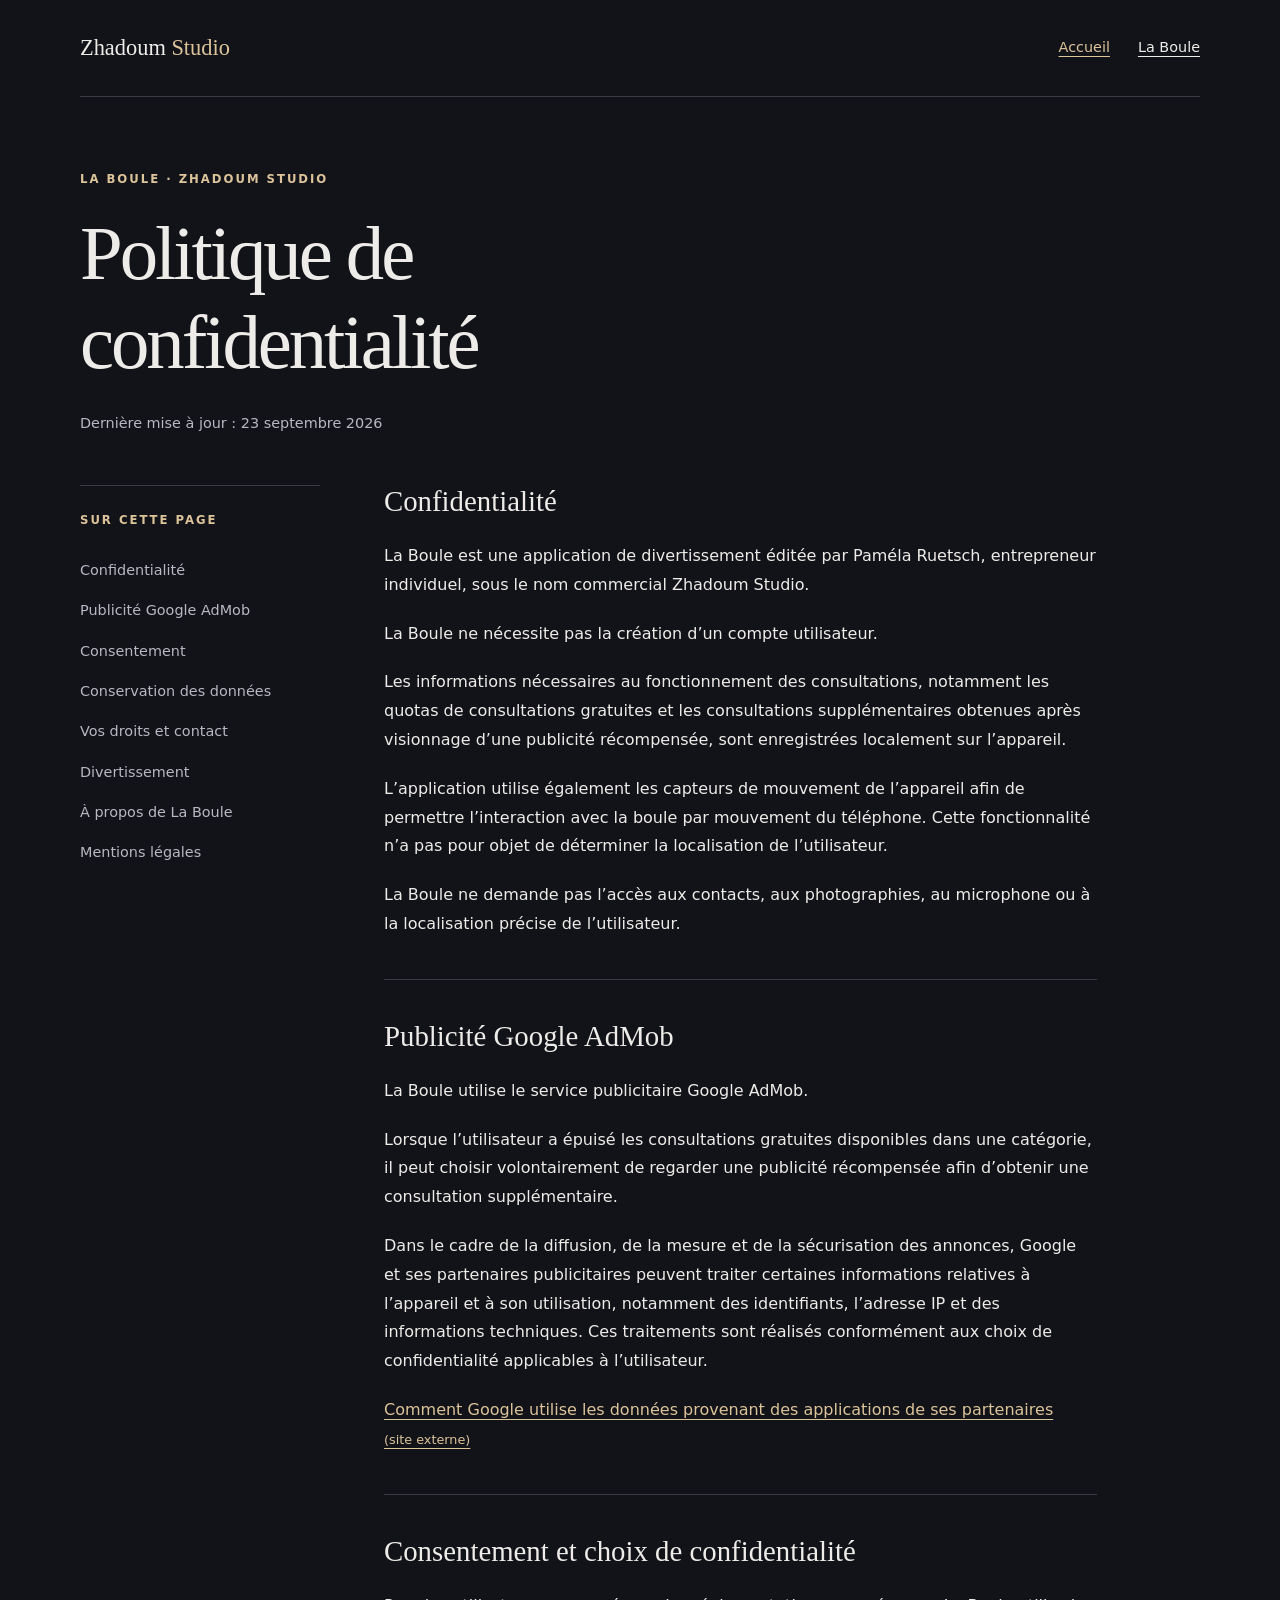
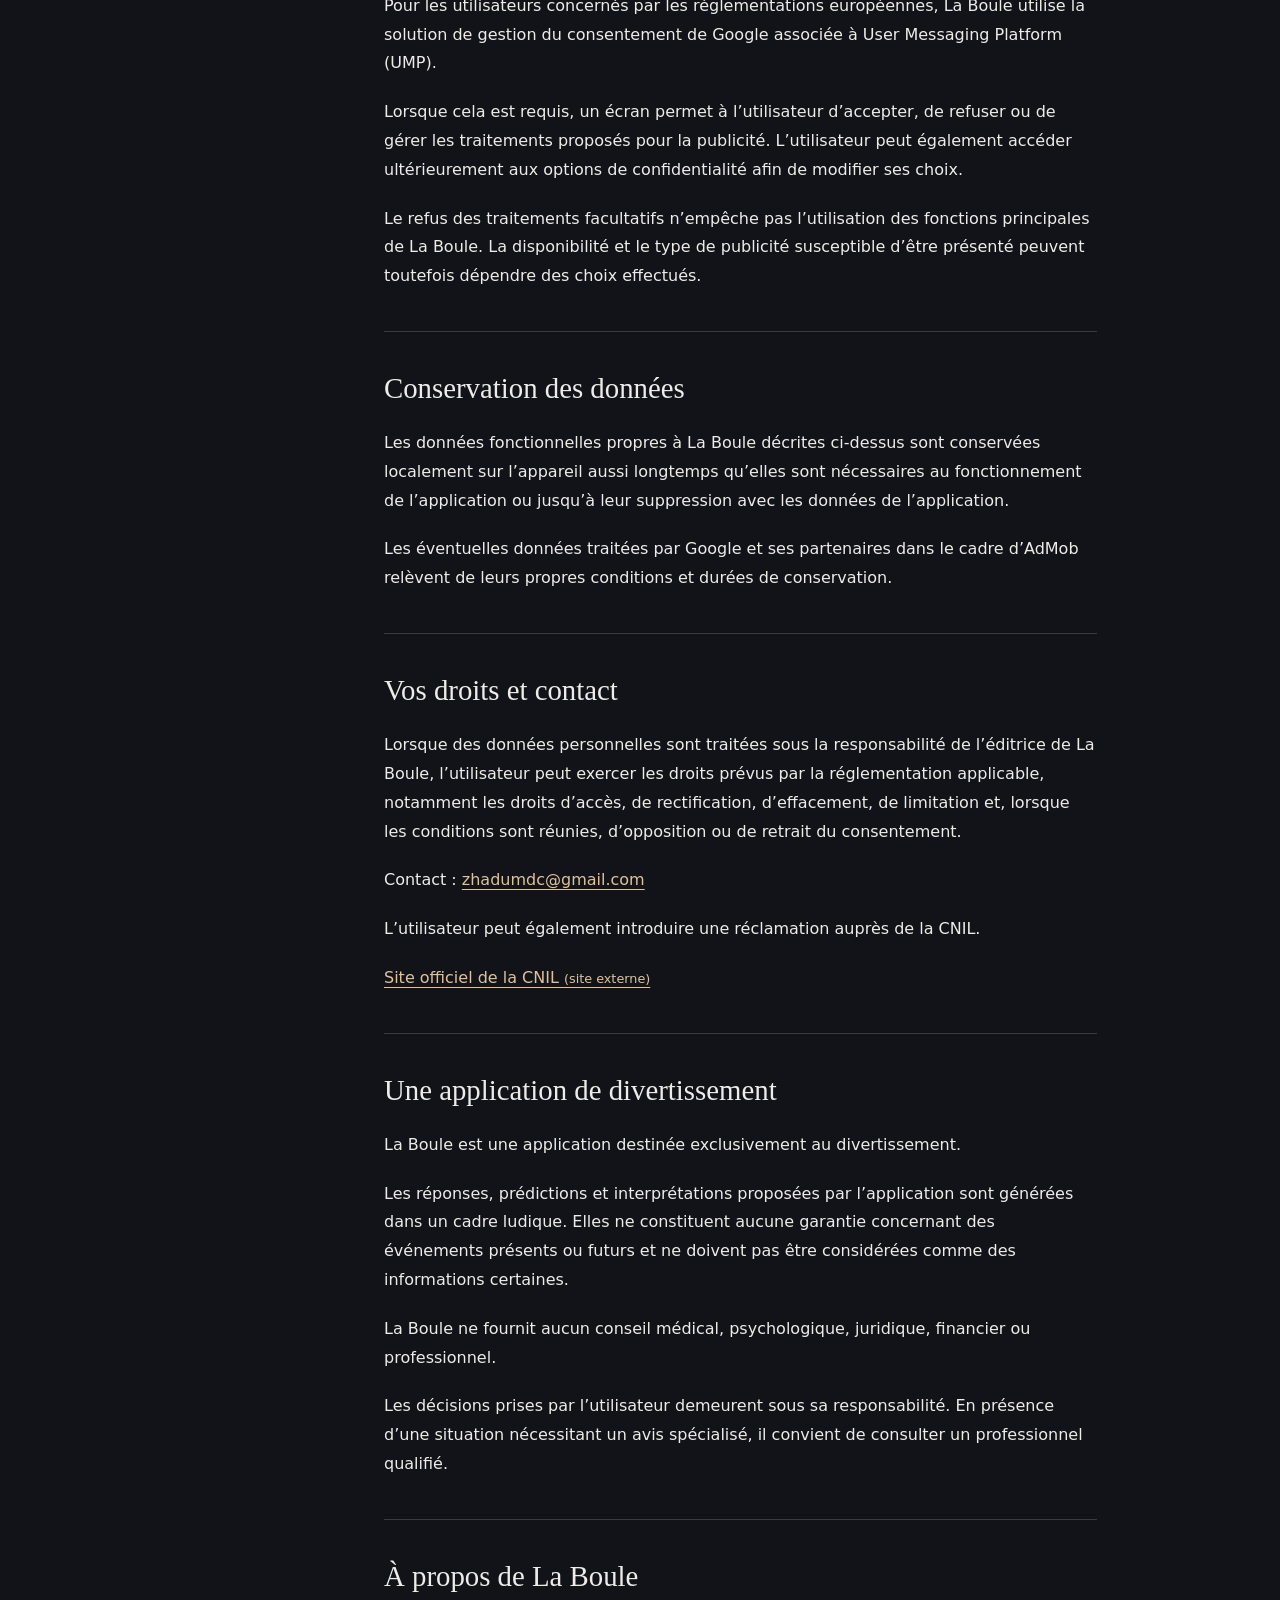
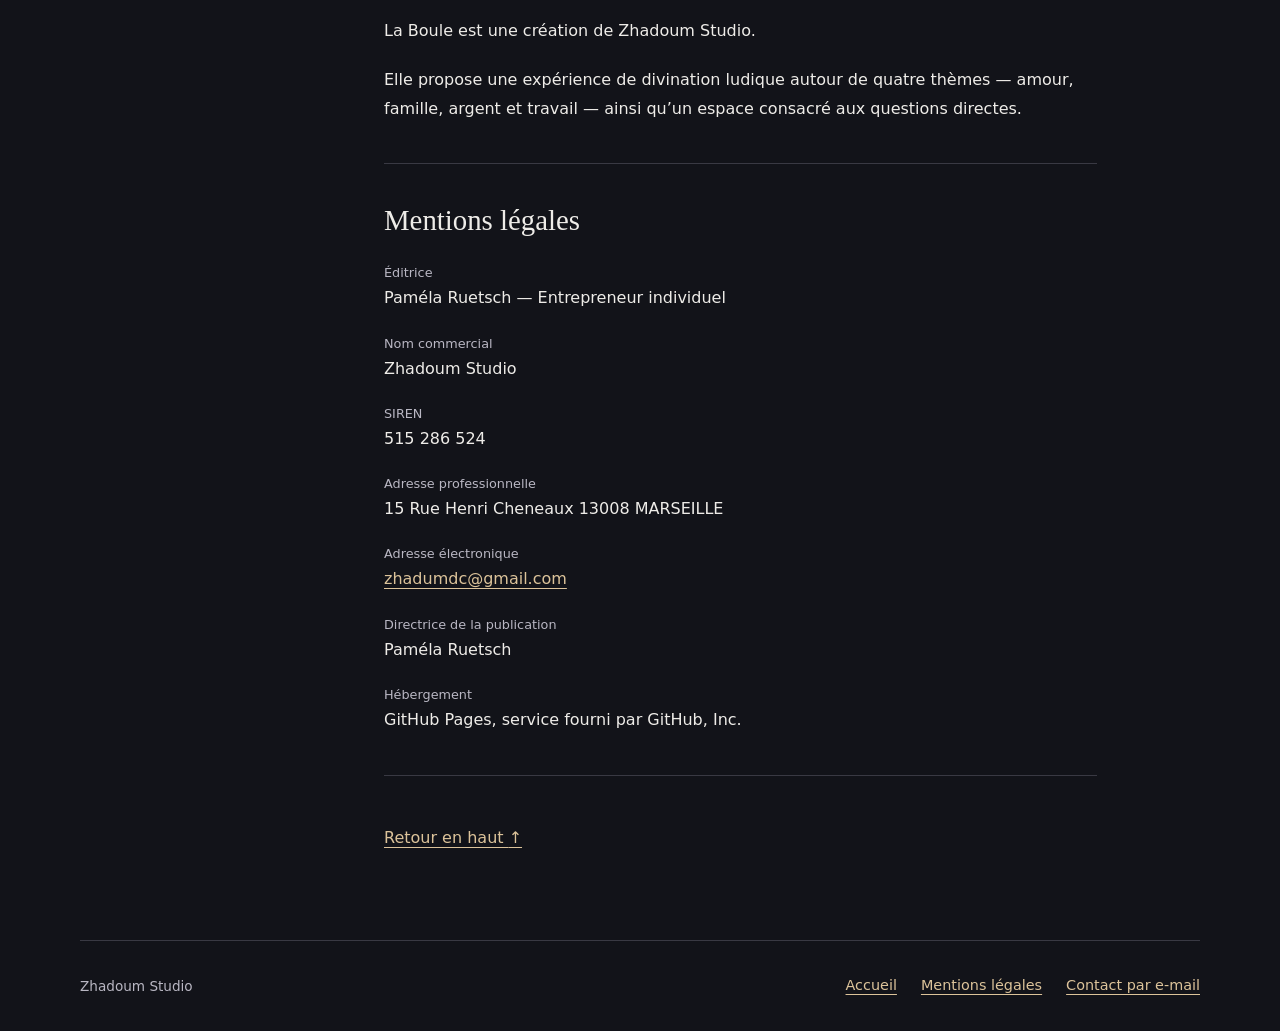
==== la-boule/index.html @ 6d8b947a "Create Zhadoum Studio static website and La Boule privacy page" ====
﻿<!doctype html>
<html lang="fr">
<head>
  <meta charset="utf-8">
  <meta name="viewport" content="width=device-width, initial-scale=1">
  <meta name="description" content="Politique de confidentialité, avertissement et mentions légales de La Boule, une application de divertissement de Zhadoum Studio.">
  <meta name="color-scheme" content="dark">
  <title>La Boule — Politique de confidentialité | Zhadoum Studio</title>
  <link rel="stylesheet" href="../assets/style.css">
</head>
<body>
  <a class="skip-link" href="#contenu">Aller au contenu</a>
  <header class="site-header container">
    <a class="brand" href="../">Zhadoum <span>Studio</span></a>
    <nav aria-label="Navigation principale"><a href="../">Accueil</a><a href="./" aria-current="page">La Boule</a></nav>
  </header>
  <main id="contenu" class="container legal" tabindex="-1">
    <header class="legal-heading">
      <p class="eyebrow">La Boule · Zhadoum Studio</p>
      <h1>Politique de<br>confidentialité</h1>
      <p class="updated">Dernière mise à jour : <time datetime="2026-09-23">23 septembre 2026</time></p>
    </header>
    <div class="legal-layout">
      <nav class="contents" aria-label="Sommaire de la page">
        <p class="eyebrow">Sur cette page</p>
        <a href="#confidentialite">Confidentialité</a>
        <a href="#publicite">Publicité Google AdMob</a>
        <a href="#consentement">Consentement</a>
        <a href="#conservation">Conservation des données</a>
        <a href="#droits">Vos droits et contact</a>
        <a href="#avertissement">Divertissement</a>
        <a href="#application">À propos de La Boule</a>
        <a href="#mentions-legales">Mentions légales</a>
      </nav>
      <div class="legal-copy">
        <section id="confidentialite" aria-labelledby="confidentialite-title">
          <h2 id="confidentialite-title">Confidentialité</h2>
          <p>La Boule est une application de divertissement éditée par Paméla Ruetsch, entrepreneur individuel, sous le nom commercial Zhadoum Studio.</p>
          <p>La Boule ne nécessite pas la création d’un compte utilisateur.</p>
          <p>Les informations nécessaires au fonctionnement des consultations, notamment les quotas de consultations gratuites et les consultations supplémentaires obtenues après visionnage d’une publicité récompensée, sont enregistrées localement sur l’appareil.</p>
          <p>L’application utilise également les capteurs de mouvement de l’appareil afin de permettre l’interaction avec la boule par mouvement du téléphone. Cette fonctionnalité n’a pas pour objet de déterminer la localisation de l’utilisateur.</p>
          <p>La Boule ne demande pas l’accès aux contacts, aux photographies, au microphone ou à la localisation précise de l’utilisateur.</p>
        </section>
        <section id="publicite" aria-labelledby="publicite-title">
          <h2 id="publicite-title">Publicité Google AdMob</h2>
          <p>La Boule utilise le service publicitaire Google AdMob.</p>
          <p>Lorsque l’utilisateur a épuisé les consultations gratuites disponibles dans une catégorie, il peut choisir volontairement de regarder une publicité récompensée afin d’obtenir une consultation supplémentaire.</p>
          <p>Dans le cadre de la diffusion, de la mesure et de la sécurisation des annonces, Google et ses partenaires publicitaires peuvent traiter certaines informations relatives à l’appareil et à son utilisation, notamment des identifiants, l’adresse IP et des informations techniques. Ces traitements sont réalisés conformément aux choix de confidentialité applicables à l’utilisateur.</p>
          <p><a href="https://policies.google.com/technologies/partner-sites?hl=fr" rel="external noreferrer">Comment Google utilise les données provenant des applications de ses partenaires <span class="external">(site externe)</span></a></p>
        </section>
        <section id="consentement" aria-labelledby="consentement-title">
          <h2 id="consentement-title">Consentement et choix de confidentialité</h2>
          <p>Pour les utilisateurs concernés par les réglementations européennes, La Boule utilise la solution de gestion du consentement de Google associée à User Messaging Platform (UMP).</p>
          <p>Lorsque cela est requis, un écran permet à l’utilisateur d’accepter, de refuser ou de gérer les traitements proposés pour la publicité. L’utilisateur peut également accéder ultérieurement aux options de confidentialité afin de modifier ses choix.</p>
          <p>Le refus des traitements facultatifs n’empêche pas l’utilisation des fonctions principales de La Boule. La disponibilité et le type de publicité susceptible d’être présenté peuvent toutefois dépendre des choix effectués.</p>
        </section>
        <section id="conservation" aria-labelledby="conservation-title">
          <h2 id="conservation-title">Conservation des données</h2>
          <p>Les données fonctionnelles propres à La Boule décrites ci-dessus sont conservées localement sur l’appareil aussi longtemps qu’elles sont nécessaires au fonctionnement de l’application ou jusqu’à leur suppression avec les données de l’application.</p>
          <p>Les éventuelles données traitées par Google et ses partenaires dans le cadre d’AdMob relèvent de leurs propres conditions et durées de conservation.</p>
        </section>
        <section id="droits" aria-labelledby="droits-title">
          <h2 id="droits-title">Vos droits et contact</h2>
          <p>Lorsque des données personnelles sont traitées sous la responsabilité de l’éditrice de La Boule, l’utilisateur peut exercer les droits prévus par la réglementation applicable, notamment les droits d’accès, de rectification, d’effacement, de limitation et, lorsque les conditions sont réunies, d’opposition ou de retrait du consentement.</p>
          <p>Contact : <a href="mailto:zhadumdc@gmail.com">zhadumdc@gmail.com</a></p>
          <p>L’utilisateur peut également introduire une réclamation auprès de la CNIL.</p>
          <p><a href="https://www.cnil.fr/" rel="external noreferrer">Site officiel de la CNIL <span class="external">(site externe)</span></a></p>
        </section>
        <section id="avertissement" aria-labelledby="avertissement-title">
          <h2 id="avertissement-title">Une application de divertissement</h2>
          <p>La Boule est une application destinée exclusivement au divertissement.</p>
          <p>Les réponses, prédictions et interprétations proposées par l’application sont générées dans un cadre ludique. Elles ne constituent aucune garantie concernant des événements présents ou futurs et ne doivent pas être considérées comme des informations certaines.</p>
          <p>La Boule ne fournit aucun conseil médical, psychologique, juridique, financier ou professionnel.</p>
          <p>Les décisions prises par l’utilisateur demeurent sous sa responsabilité. En présence d’une situation nécessitant un avis spécialisé, il convient de consulter un professionnel qualifié.</p>
        </section>
        <section id="application" aria-labelledby="application-title">
          <h2 id="application-title">À propos de La Boule</h2>
          <p>La Boule est une création de Zhadoum Studio.</p>
          <p>Elle propose une expérience de divination ludique autour de quatre thèmes — amour, famille, argent et travail — ainsi qu’un espace consacré aux questions directes.</p>
        </section>
        <section id="mentions-legales" aria-labelledby="mentions-title">
          <h2 id="mentions-title">Mentions légales</h2>
          <dl>
            <dt>Éditrice</dt><dd>Paméla Ruetsch — Entrepreneur individuel</dd>
            <dt>Nom commercial</dt><dd>Zhadoum Studio</dd>
            <dt>SIREN</dt><dd>515 286 524</dd>
            <dt>Adresse professionnelle</dt><dd>15 Rue Henri Cheneaux 13008 MARSEILLE</dd>
            <dt>Adresse électronique</dt><dd><a href="mailto:zhadumdc@gmail.com">zhadumdc@gmail.com</a></dd>
            <dt>Directrice de la publication</dt><dd>Paméla Ruetsch</dd>
            <dt>Hébergement</dt><dd>GitHub Pages, service fourni par GitHub, Inc.</dd>
          </dl>
        </section>
        <a class="back-top" href="#contenu">Retour en haut <span aria-hidden="true">↑</span></a>
      </div>
    </div>
  </main>
  <footer class="site-footer container">
    <span>Zhadoum Studio</span>
    <nav aria-label="Liens de pied de page"><a href="../">Accueil</a><a href="#mentions-legales">Mentions légales</a><a href="mailto:zhadumdc@gmail.com">Contact par e-mail</a></nav>
  </footer>
</body>
</html>
---- assets/style.css ----
﻿:root{color-scheme:dark;--bg:#121319;--surface:#1b1c25;--text:#eeece8;--muted:#b9b7c3;--accent:#dcc39a;--line:#393943;font-family:system-ui,-apple-system,BlinkMacSystemFont,"Segoe UI",sans-serif;font-synthesis:none}
*{box-sizing:border-box}html{scroll-padding-top:2rem}body{margin:0;background:var(--bg);color:var(--text);font-size:1rem;line-height:1.8}a{color:var(--accent);text-underline-offset:.25em;text-decoration-thickness:1px}a:hover{color:#fff}a:focus-visible{outline:2px solid var(--accent);outline-offset:5px;border-radius:2px}p{margin:0 0 1.25rem}h1,h2{font-family:Georgia,"Times New Roman",serif;font-weight:400;line-height:1.15;text-wrap:balance}h1{font-size:clamp(2.65rem,6vw,5rem);letter-spacing:-.04em;margin:0 0 1.5rem}h2{font-size:2rem;margin:0 0 1.5rem}em{font-weight:400;color:var(--accent)}.container{width:min(1120px,calc(100% - 64px));margin-inline:auto}.site-header{display:flex;justify-content:space-between;align-items:center;gap:1rem;padding-block:1.75rem;border-bottom:1px solid var(--line)}.brand{color:var(--text);text-decoration:none;font-family:Georgia,"Times New Roman",serif;font-size:1.4rem}.brand span{color:var(--accent)}nav{display:flex;gap:1.75rem}nav a{font-size:.9rem}nav a[aria-current=page]{color:var(--text)}.skip-link{position:absolute;top:-100px;left:1rem;z-index:10;padding:.75rem 1rem;background:var(--text);color:var(--bg)}.skip-link:focus{top:1rem;color:var(--bg)}.eyebrow{font-size:.73rem;letter-spacing:.17em;text-transform:uppercase;color:var(--accent);font-weight:600;margin-bottom:1.25rem}.home{padding-block:5.5rem 6rem}.intro{margin-bottom:3.75rem}.lead{color:var(--muted);font-size:1.125rem;max-width:42rem}.app-card{display:grid;grid-template-columns:230px 1fr;gap:3.5rem;align-items:center;padding:3rem;background:var(--surface);border:1px solid var(--line);border-radius:8px}.app-copy{max-width:38rem}.app-copy h2{font-size:2.7rem}.app-copy p:not(.eyebrow){color:var(--muted)}.orb{width:180px;aspect-ratio:1;border:1px solid #81748d;border-radius:50%;justify-self:center;background:radial-gradient(circle at 35% 28%,#8e819b 0,#51475f 23%,#2b283b 52%,#171720 76%);box-shadow:0 0 55px #ab8fb112,inset -12px -10px 25px #07080d}.button-link{display:inline-flex;align-items:center;gap:1rem;padding:.6rem 0;font-size:.95rem}.site-footer{border-top:1px solid var(--line);display:flex;align-items:center;justify-content:space-between;gap:1.5rem;padding-block:2rem;color:var(--muted);font-size:.85rem}.site-footer nav{flex-wrap:wrap;gap:.6rem 1.5rem}.legal{padding-block:4.5rem 5rem}.legal-heading{padding-bottom:3rem}.updated{font-size:.9rem;color:var(--muted);margin-bottom:0}.legal-layout{display:grid;grid-template-columns:240px minmax(0,1fr);gap:4rem;align-items:start}.contents{position:sticky;top:2rem;flex-direction:column;gap:0;border-top:1px solid var(--line);padding-top:1.5rem}.contents a{display:block;padding:.45rem 0;color:var(--muted);text-decoration:none}.contents a:hover{color:var(--accent);text-decoration:underline}.legal-copy{max-width:70ch;overflow-wrap:anywhere}.legal-copy section{scroll-margin-top:2rem;padding:0 0 2.5rem;margin-bottom:2.5rem;border-bottom:1px solid var(--line)}.legal-copy section p:last-child{margin-bottom:0}.legal-copy h2{font-size:1.8rem}.external{font-size:.8em;white-space:nowrap}.legal-copy dl{margin:0}.legal-copy dt{font-size:.8rem;color:var(--muted);margin-top:1.15rem}.legal-copy dd{margin:0}.back-top{display:inline-block;padding:.5rem 0}
@media(max-width:800px){.legal-layout{grid-template-columns:1fr;gap:2.5rem}.contents{position:static;display:grid;grid-template-columns:1fr 1fr;gap:0 1.5rem;padding-bottom:1.5rem;border-bottom:1px solid var(--line)}.contents .eyebrow{grid-column:1/-1;margin-bottom:.5rem}.legal-copy{max-width:none}.app-card{grid-template-columns:140px 1fr;gap:2rem;padding:2rem}.orb{width:130px}.site-footer{align-items:flex-start;flex-direction:column}}
@media(max-width:520px){.container{width:calc(100% - 40px)}.site-header{padding-block:1.25rem;flex-wrap:wrap}.site-header nav{gap:1.25rem}.brand{font-size:1.25rem}.home{padding-block:3.5rem}.intro{margin-bottom:2.5rem}.desktop-break{display:none}.app-card{grid-template-columns:1fr;padding:1.75rem;gap:1.5rem}.orb{width:100px;justify-self:start}.app-copy h2{font-size:2.25rem}.legal{padding-block:3rem}.legal-heading{padding-bottom:2rem}.contents{grid-template-columns:1fr}.legal-copy h2{font-size:1.65rem}.legal-copy section{padding-bottom:2rem;margin-bottom:2rem}.button-link{align-items:flex-start}.site-footer nav{gap:.75rem 1.25rem}}
@media print{:root{color-scheme:light;--bg:#fff;--text:#111;--muted:#444;--accent:#222;--line:#ccc}body{font-size:11pt}.container{width:100%}.site-header,.site-footer,.contents,.back-top,.skip-link,.orb{display:none}.legal{padding:0}.legal-heading{padding-bottom:1rem}h1{font-size:30pt}.legal-layout{display:block}.legal-copy{max-width:none}.legal-copy section{margin-bottom:1rem;padding-bottom:1rem}h2{break-after:avoid}p,dd{orphans:3;widows:3}a{color:#111}.app-card{display:block;background:#fff}}
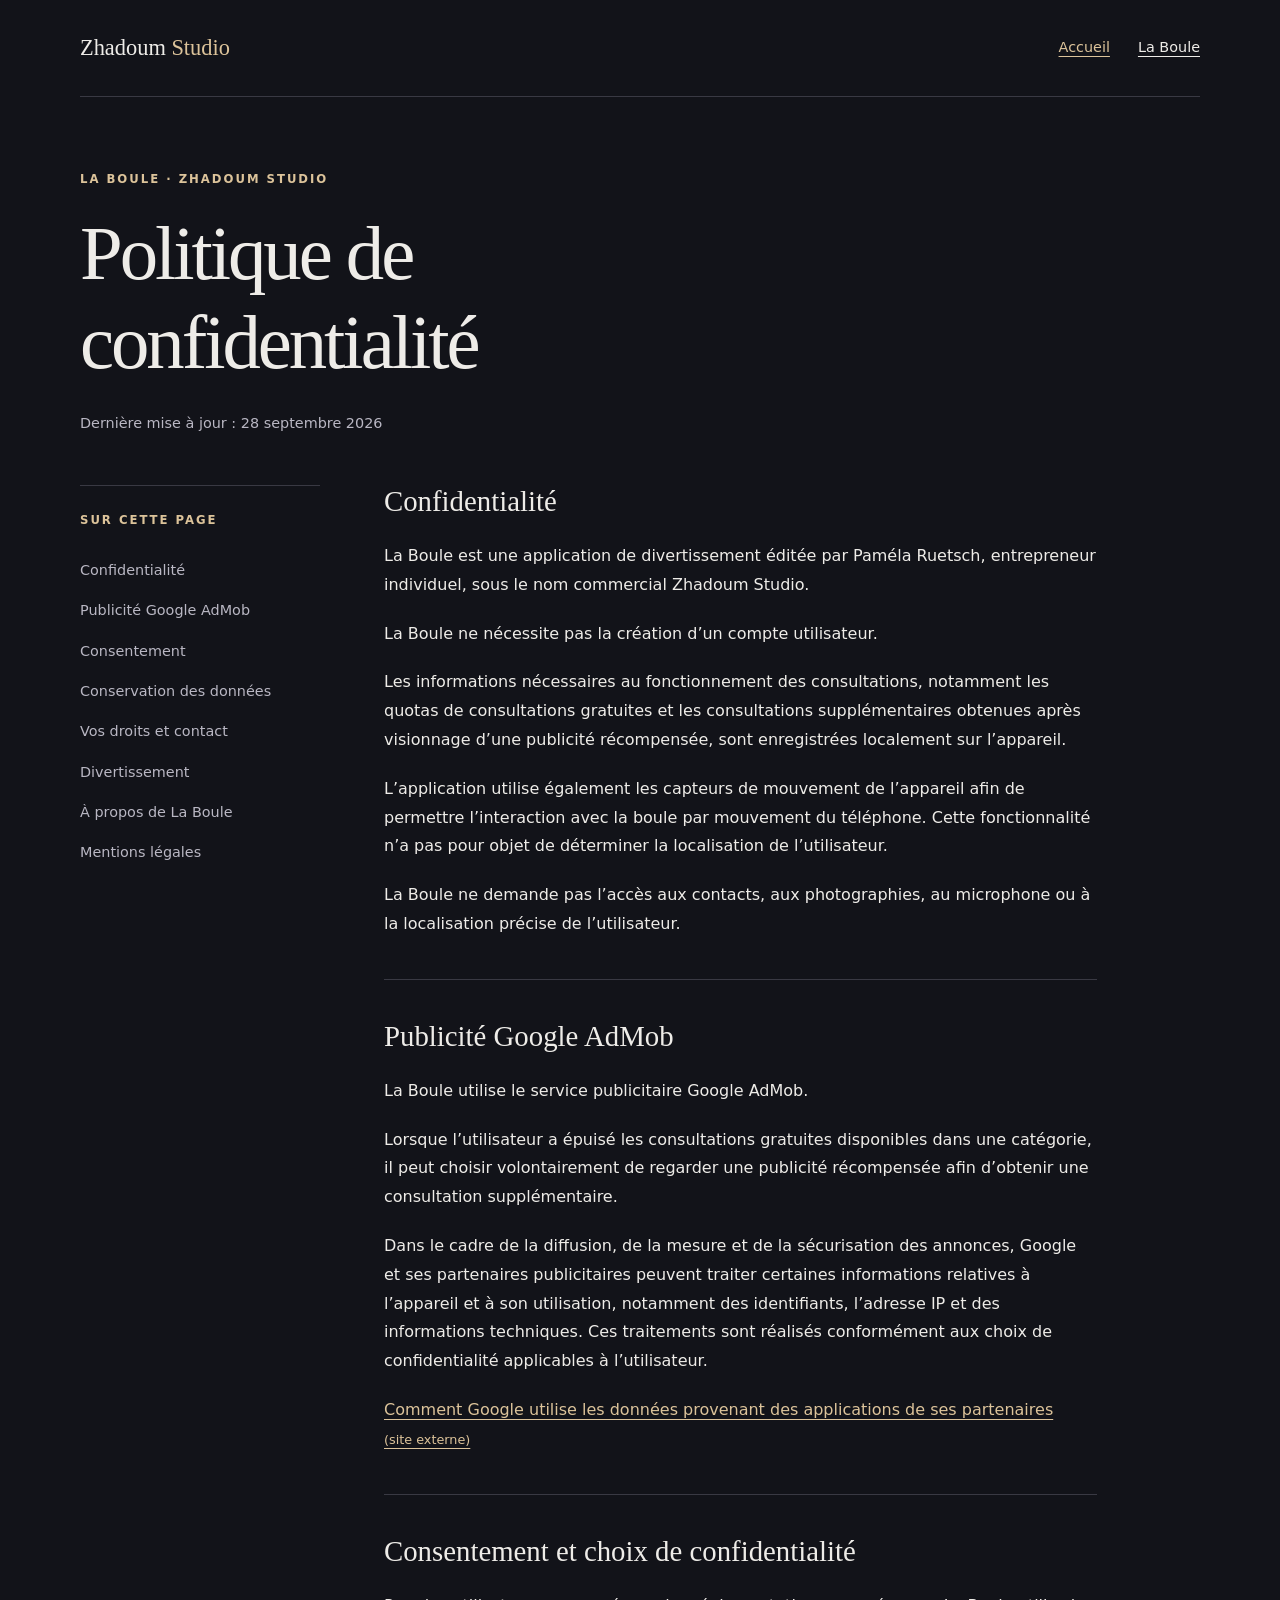
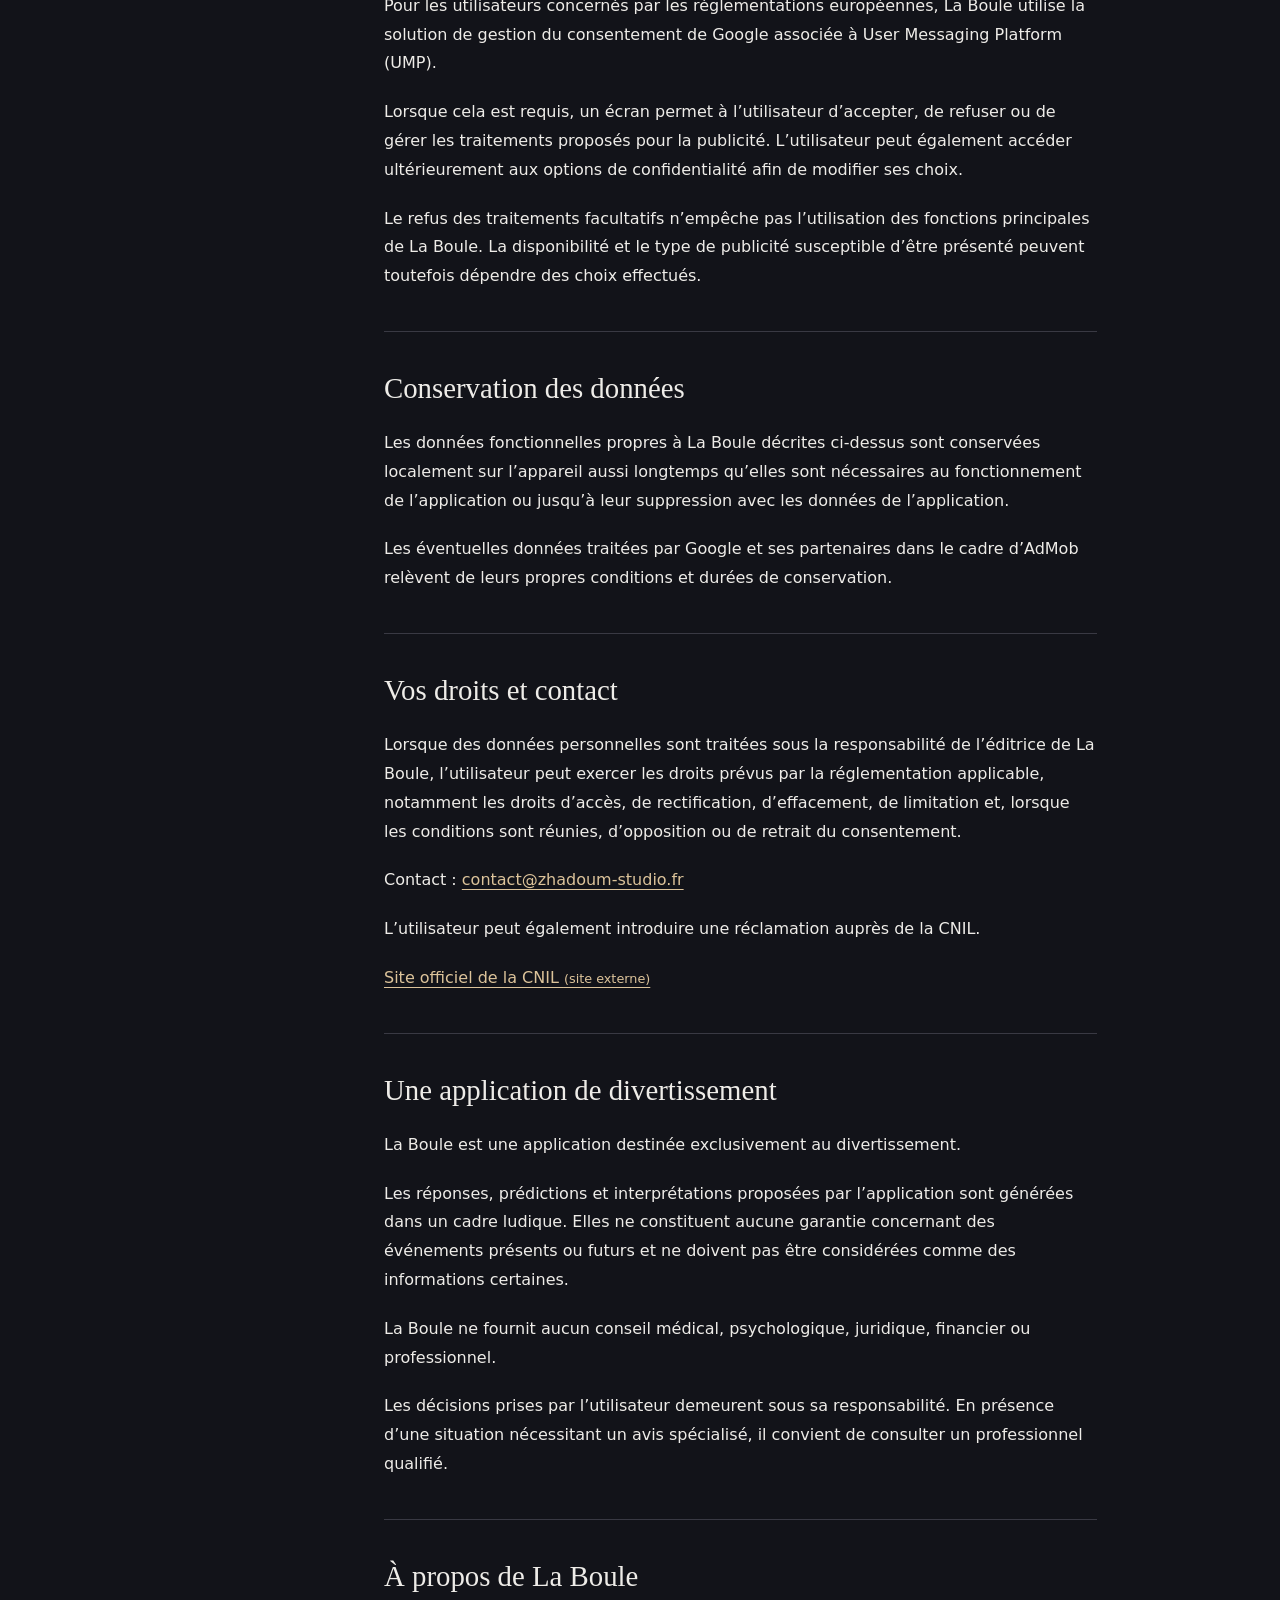
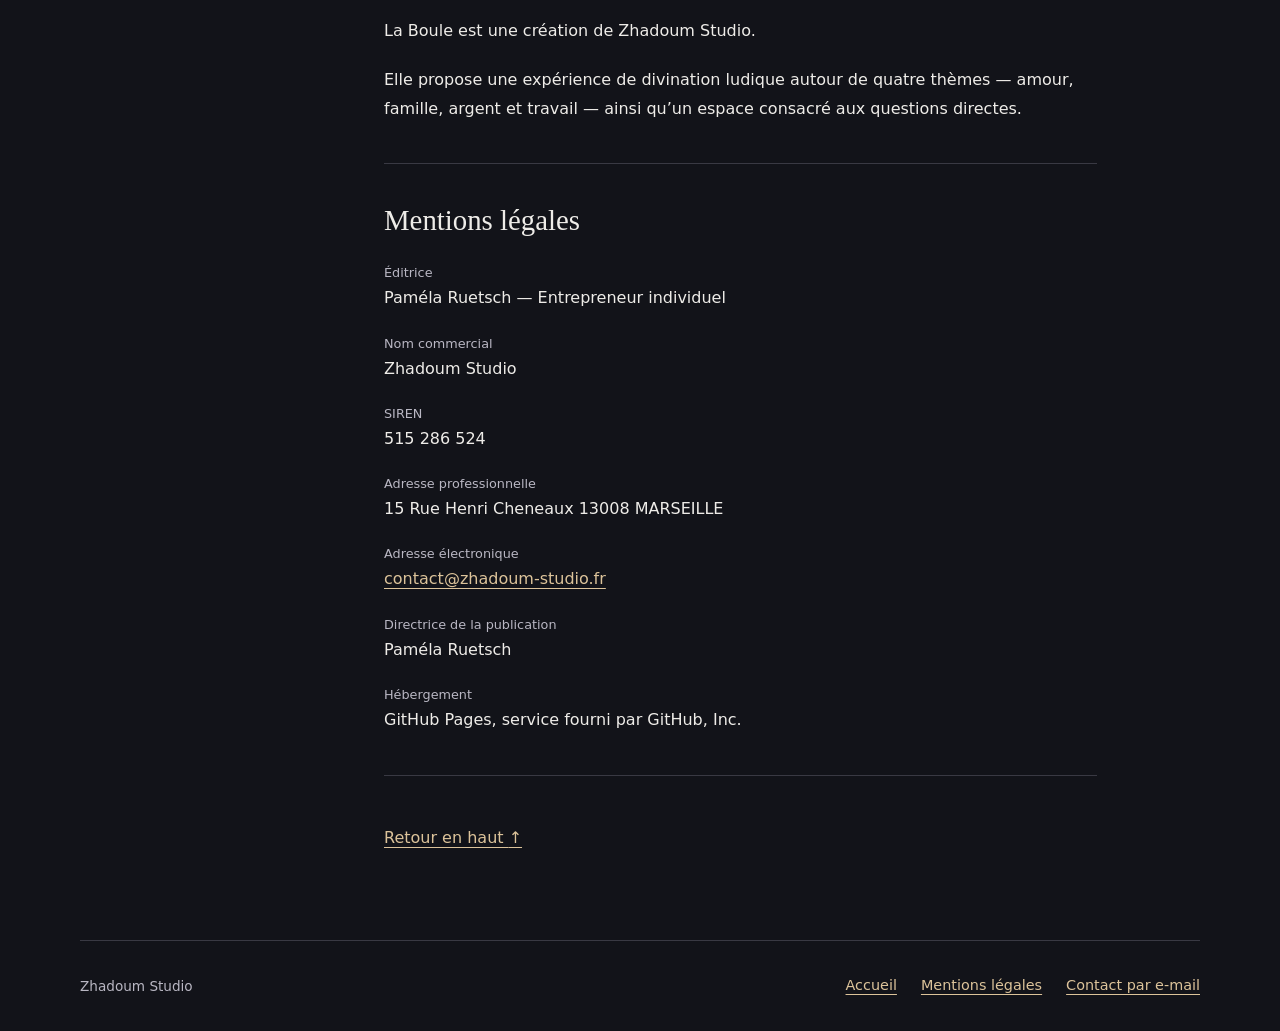
==== commit d5c39f09: "Configure zhadoum-studio.fr and update contact details" ====
--- a/la-boule/index.html
+++ b/la-boule/index.html
@@ -18,7 +18,7 @@
     <header class="legal-heading">
       <p class="eyebrow">La Boule · Zhadoum Studio</p>
       <h1>Politique de<br>confidentialité</h1>
-      <p class="updated">Dernière mise à jour : <time datetime="2026-09-23">23 septembre 2026</time></p>
+      <p class="updated">Dernière mise à jour : <time datetime="2026-09-28">28 septembre 2026</time></p>
     </header>
     <div class="legal-layout">
       <nav class="contents" aria-label="Sommaire de la page">
@@ -62,7 +62,7 @@
         <section id="droits" aria-labelledby="droits-title">
           <h2 id="droits-title">Vos droits et contact</h2>
           <p>Lorsque des données personnelles sont traitées sous la responsabilité de l’éditrice de La Boule, l’utilisateur peut exercer les droits prévus par la réglementation applicable, notamment les droits d’accès, de rectification, d’effacement, de limitation et, lorsque les conditions sont réunies, d’opposition ou de retrait du consentement.</p>
-          <p>Contact : <a href="mailto:zhadumdc@gmail.com">zhadumdc@gmail.com</a></p>
+          <p>Contact : <a href="mailto:contact@zhadoum-studio.fr">contact@zhadoum-studio.fr</a></p>
           <p>L’utilisateur peut également introduire une réclamation auprès de la CNIL.</p>
           <p><a href="https://www.cnil.fr/" rel="external noreferrer">Site officiel de la CNIL <span class="external">(site externe)</span></a></p>
         </section>
@@ -85,7 +85,7 @@
             <dt>Nom commercial</dt><dd>Zhadoum Studio</dd>
             <dt>SIREN</dt><dd>515 286 524</dd>
             <dt>Adresse professionnelle</dt><dd>15 Rue Henri Cheneaux 13008 MARSEILLE</dd>
-            <dt>Adresse électronique</dt><dd><a href="mailto:zhadumdc@gmail.com">zhadumdc@gmail.com</a></dd>
+            <dt>Adresse électronique</dt><dd><a href="mailto:contact@zhadoum-studio.fr">contact@zhadoum-studio.fr</a></dd>
             <dt>Directrice de la publication</dt><dd>Paméla Ruetsch</dd>
             <dt>Hébergement</dt><dd>GitHub Pages, service fourni par GitHub, Inc.</dd>
           </dl>
@@ -96,7 +96,7 @@
   </main>
   <footer class="site-footer container">
     <span>Zhadoum Studio</span>
-    <nav aria-label="Liens de pied de page"><a href="../">Accueil</a><a href="#mentions-legales">Mentions légales</a><a href="mailto:zhadumdc@gmail.com">Contact par e-mail</a></nav>
+    <nav aria-label="Liens de pied de page"><a href="../">Accueil</a><a href="#mentions-legales">Mentions légales</a><a href="mailto:contact@zhadoum-studio.fr">Contact par e-mail</a></nav>
   </footer>
 </body>
 </html>
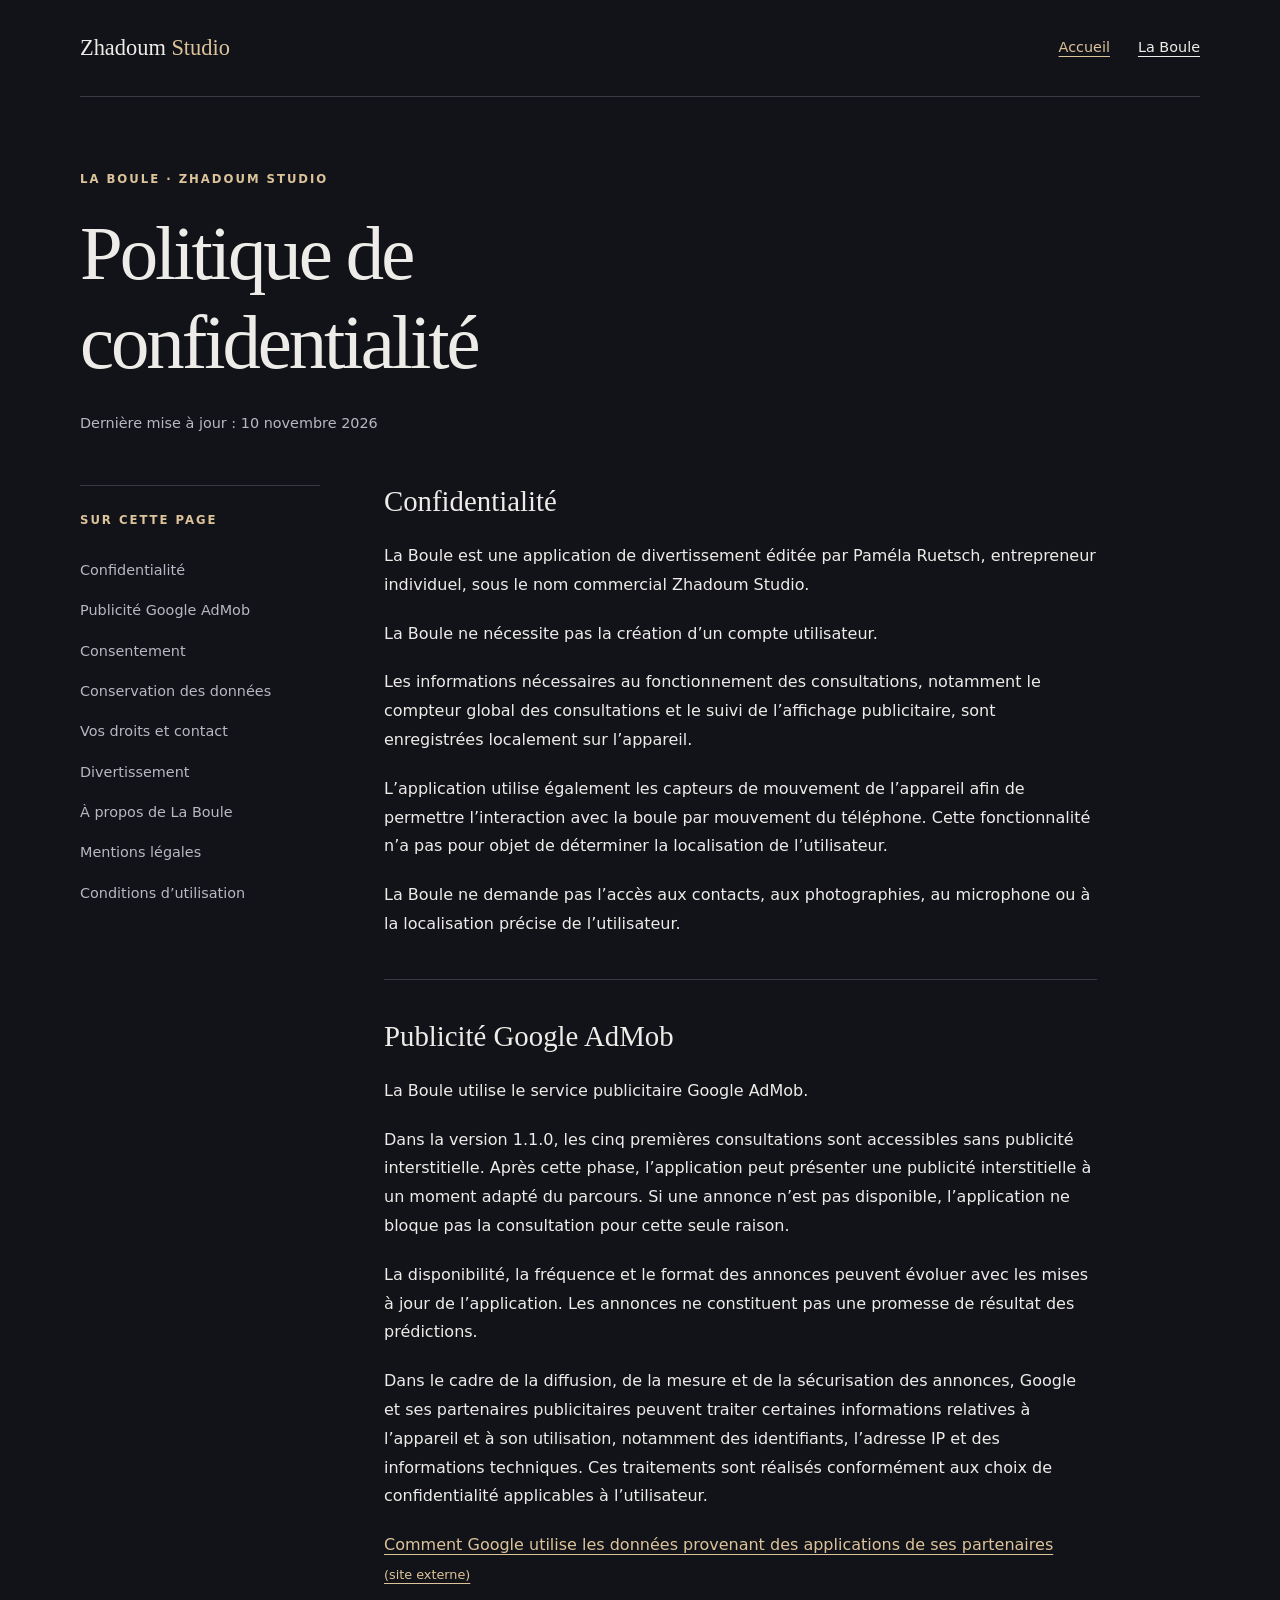
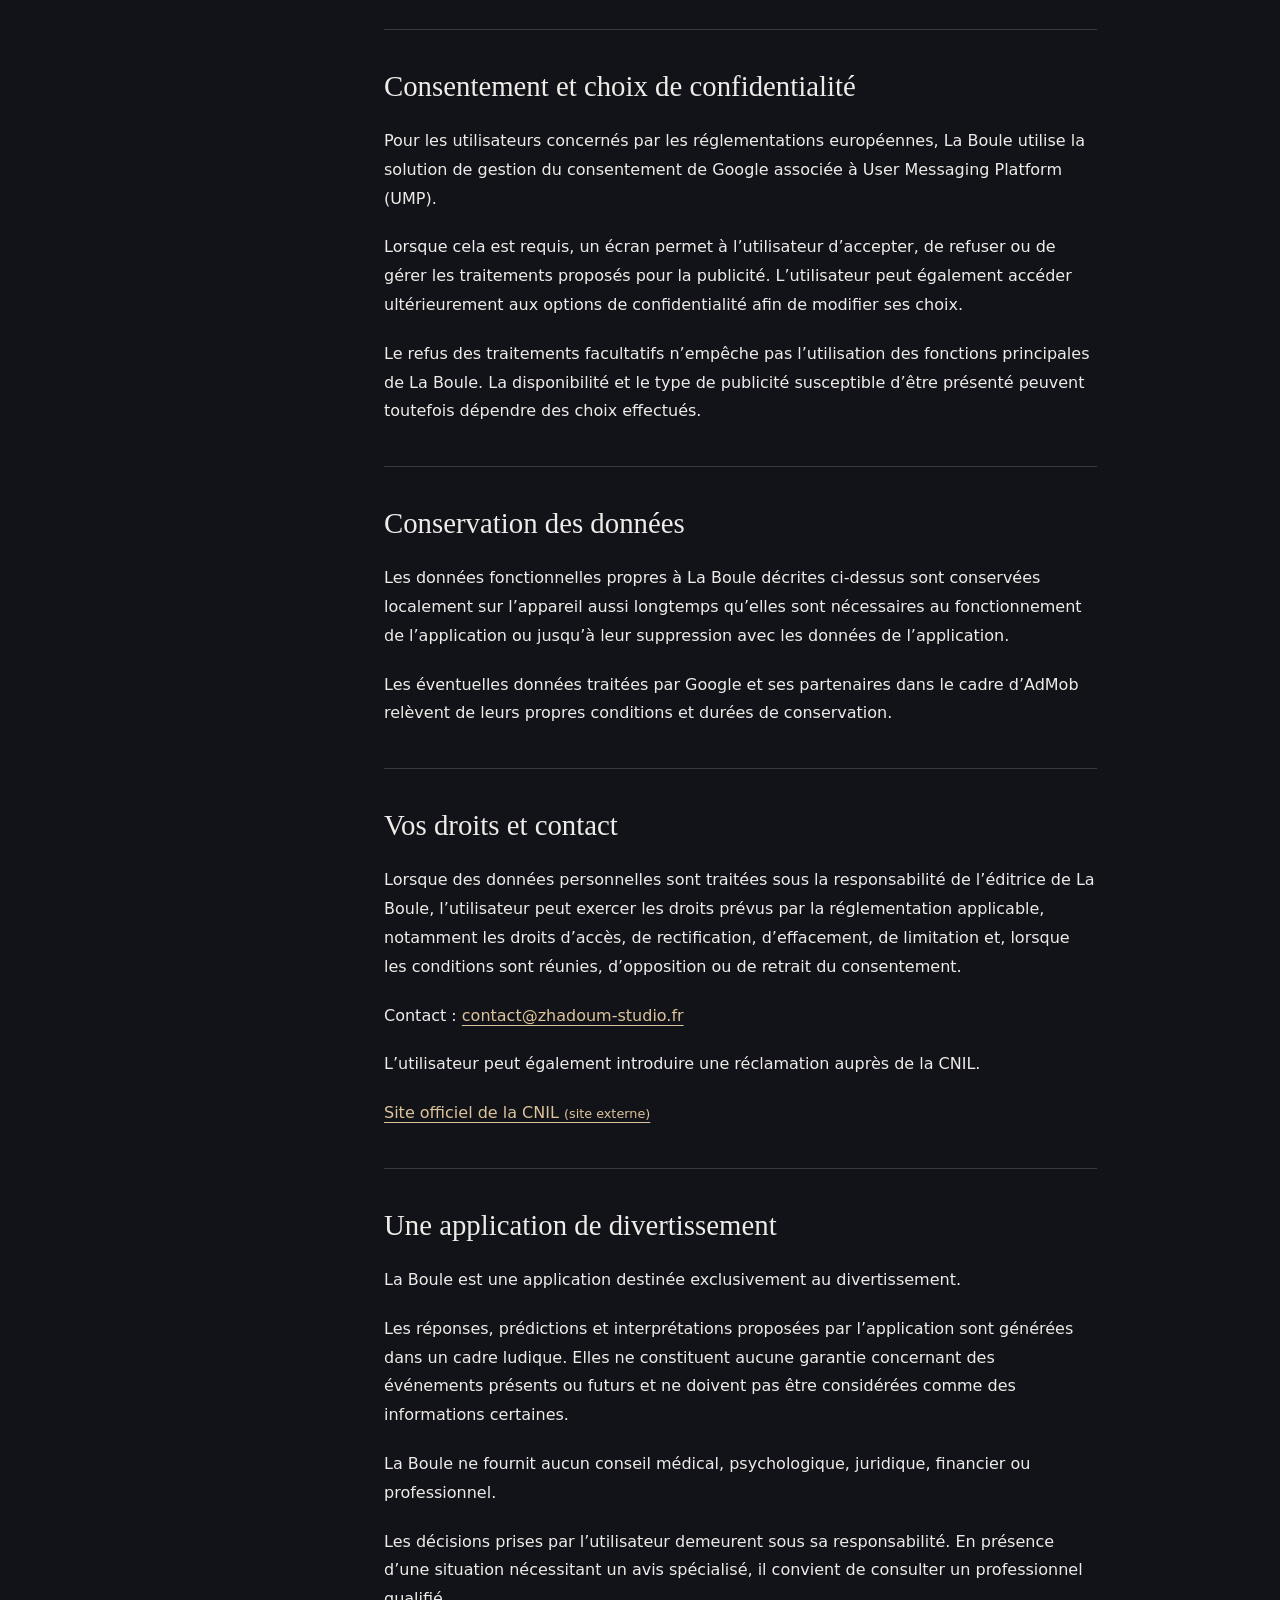
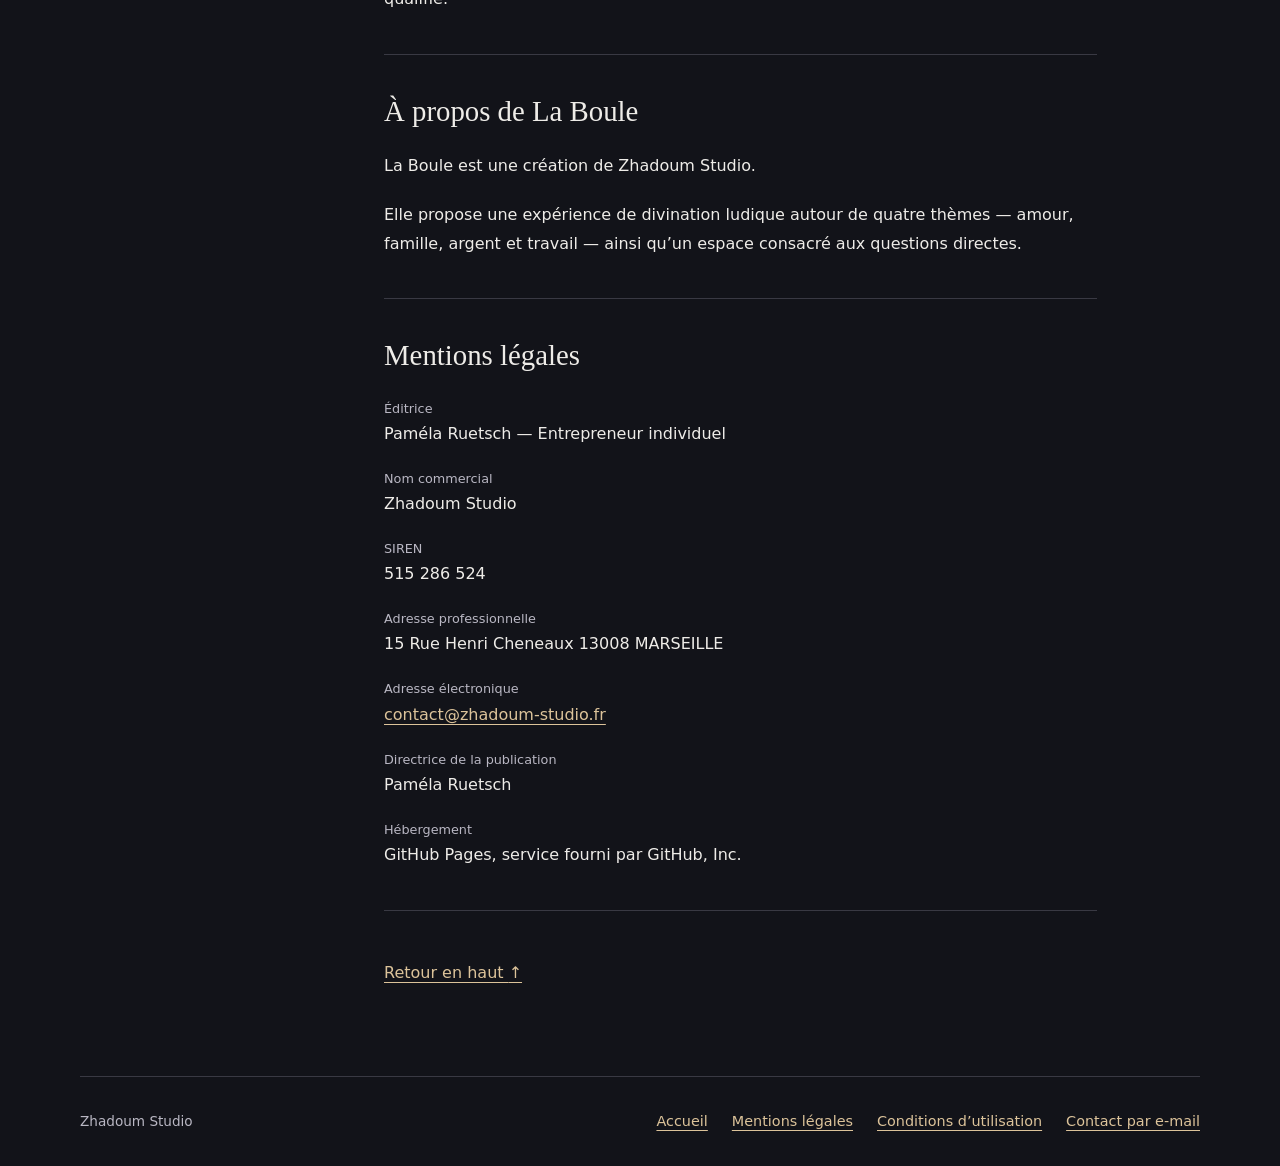
==== commit ddec36ca: "Actualiser confidentialité La Boule pour publicité interstitielle v1.1" ====
--- a/la-boule/index.html
+++ b/la-boule/index.html
@@ -3,7 +3,7 @@
 <head>
   <meta charset="utf-8">
   <meta name="viewport" content="width=device-width, initial-scale=1">
-  <meta name="description" content="Politique de confidentialité, avertissement et mentions légales de La Boule, une application de divertissement de Zhadoum Studio.">
+  <meta name="description" content="Politique de confidentialité, publicité et mentions légales de La Boule, une application de divertissement de Zhadoum Studio.">
   <meta name="color-scheme" content="dark">
   <title>La Boule — Politique de confidentialité | Zhadoum Studio</title>
   <link rel="stylesheet" href="../assets/style.css">
@@ -18,7 +18,7 @@
     <header class="legal-heading">
       <p class="eyebrow">La Boule · Zhadoum Studio</p>
       <h1>Politique de<br>confidentialité</h1>
-      <p class="updated">Dernière mise à jour : <time datetime="2026-09-28">28 septembre 2026</time></p>
+      <p class="updated">Dernière mise à jour : <time datetime="2026-11-10">10 novembre 2026</time></p>
     </header>
     <div class="legal-layout">
       <nav class="contents" aria-label="Sommaire de la page">
@@ -31,20 +31,21 @@
         <a href="#avertissement">Divertissement</a>
         <a href="#application">À propos de La Boule</a>
         <a href="#mentions-legales">Mentions légales</a>
+        <a href="./conditions/">Conditions d’utilisation</a>
       </nav>
       <div class="legal-copy">
         <section id="confidentialite" aria-labelledby="confidentialite-title">
           <h2 id="confidentialite-title">Confidentialité</h2>
           <p>La Boule est une application de divertissement éditée par Paméla Ruetsch, entrepreneur individuel, sous le nom commercial Zhadoum Studio.</p>
           <p>La Boule ne nécessite pas la création d’un compte utilisateur.</p>
-          <p>Les informations nécessaires au fonctionnement des consultations, notamment les quotas de consultations gratuites et les consultations supplémentaires obtenues après visionnage d’une publicité récompensée, sont enregistrées localement sur l’appareil.</p>
+          <p>Les informations nécessaires au fonctionnement des consultations, notamment le compteur global des consultations et le suivi de l’affichage publicitaire, sont enregistrées localement sur l’appareil.</p>
           <p>L’application utilise également les capteurs de mouvement de l’appareil afin de permettre l’interaction avec la boule par mouvement du téléphone. Cette fonctionnalité n’a pas pour objet de déterminer la localisation de l’utilisateur.</p>
           <p>La Boule ne demande pas l’accès aux contacts, aux photographies, au microphone ou à la localisation précise de l’utilisateur.</p>
         </section>
         <section id="publicite" aria-labelledby="publicite-title">
           <h2 id="publicite-title">Publicité Google AdMob</h2>
           <p>La Boule utilise le service publicitaire Google AdMob.</p>
-          <p>Lorsque l’utilisateur a épuisé les consultations gratuites disponibles dans une catégorie, il peut choisir volontairement de regarder une publicité récompensée afin d’obtenir une consultation supplémentaire.</p>
+          <p>Dans la version 1.1.0, les cinq premières consultations sont accessibles sans publicité interstitielle. Après cette phase, l’application peut présenter une publicité interstitielle à un moment adapté du parcours. Si une annonce n’est pas disponible, l’application ne bloque pas la consultation pour cette seule raison.</p><p>La disponibilité, la fréquence et le format des annonces peuvent évoluer avec les mises à jour de l’application. Les annonces ne constituent pas une promesse de résultat des prédictions.</p>
           <p>Dans le cadre de la diffusion, de la mesure et de la sécurisation des annonces, Google et ses partenaires publicitaires peuvent traiter certaines informations relatives à l’appareil et à son utilisation, notamment des identifiants, l’adresse IP et des informations techniques. Ces traitements sont réalisés conformément aux choix de confidentialité applicables à l’utilisateur.</p>
           <p><a href="https://policies.google.com/technologies/partner-sites?hl=fr" rel="external noreferrer">Comment Google utilise les données provenant des applications de ses partenaires <span class="external">(site externe)</span></a></p>
         </section>
@@ -96,7 +97,7 @@
   </main>
   <footer class="site-footer container">
     <span>Zhadoum Studio</span>
-    <nav aria-label="Liens de pied de page"><a href="../">Accueil</a><a href="#mentions-legales">Mentions légales</a><a href="mailto:contact@zhadoum-studio.fr">Contact par e-mail</a></nav>
+    <nav aria-label="Liens de pied de page"><a href="../">Accueil</a><a href="#mentions-legales">Mentions légales</a><a href="./conditions/">Conditions d’utilisation</a><a href="mailto:contact@zhadoum-studio.fr">Contact par e-mail</a></nav>
   </footer>
 </body>
 </html>
--- a/assets/style.css
+++ b/assets/style.css
@@ -1,5 +1,5 @@
 ﻿:root{color-scheme:dark;--bg:#121319;--surface:#1b1c25;--text:#eeece8;--muted:#b9b7c3;--accent:#dcc39a;--line:#393943;font-family:system-ui,-apple-system,BlinkMacSystemFont,"Segoe UI",sans-serif;font-synthesis:none}
-*{box-sizing:border-box}html{scroll-padding-top:2rem}body{margin:0;background:var(--bg);color:var(--text);font-size:1rem;line-height:1.8}a{color:var(--accent);text-underline-offset:.25em;text-decoration-thickness:1px}a:hover{color:#fff}a:focus-visible{outline:2px solid var(--accent);outline-offset:5px;border-radius:2px}p{margin:0 0 1.25rem}h1,h2{font-family:Georgia,"Times New Roman",serif;font-weight:400;line-height:1.15;text-wrap:balance}h1{font-size:clamp(2.65rem,6vw,5rem);letter-spacing:-.04em;margin:0 0 1.5rem}h2{font-size:2rem;margin:0 0 1.5rem}em{font-weight:400;color:var(--accent)}.container{width:min(1120px,calc(100% - 64px));margin-inline:auto}.site-header{display:flex;justify-content:space-between;align-items:center;gap:1rem;padding-block:1.75rem;border-bottom:1px solid var(--line)}.brand{color:var(--text);text-decoration:none;font-family:Georgia,"Times New Roman",serif;font-size:1.4rem}.brand span{color:var(--accent)}nav{display:flex;gap:1.75rem}nav a{font-size:.9rem}nav a[aria-current=page]{color:var(--text)}.skip-link{position:absolute;top:-100px;left:1rem;z-index:10;padding:.75rem 1rem;background:var(--text);color:var(--bg)}.skip-link:focus{top:1rem;color:var(--bg)}.eyebrow{font-size:.73rem;letter-spacing:.17em;text-transform:uppercase;color:var(--accent);font-weight:600;margin-bottom:1.25rem}.home{padding-block:5.5rem 6rem}.intro{margin-bottom:3.75rem}.lead{color:var(--muted);font-size:1.125rem;max-width:42rem}.app-card{display:grid;grid-template-columns:230px 1fr;gap:3.5rem;align-items:center;padding:3rem;background:var(--surface);border:1px solid var(--line);border-radius:8px}.app-copy{max-width:38rem}.app-copy h2{font-size:2.7rem}.app-copy p:not(.eyebrow){color:var(--muted)}.orb{width:180px;aspect-ratio:1;border:1px solid #81748d;border-radius:50%;justify-self:center;background:radial-gradient(circle at 35% 28%,#8e819b 0,#51475f 23%,#2b283b 52%,#171720 76%);box-shadow:0 0 55px #ab8fb112,inset -12px -10px 25px #07080d}.button-link{display:inline-flex;align-items:center;gap:1rem;padding:.6rem 0;font-size:.95rem}.site-footer{border-top:1px solid var(--line);display:flex;align-items:center;justify-content:space-between;gap:1.5rem;padding-block:2rem;color:var(--muted);font-size:.85rem}.site-footer nav{flex-wrap:wrap;gap:.6rem 1.5rem}.legal{padding-block:4.5rem 5rem}.legal-heading{padding-bottom:3rem}.updated{font-size:.9rem;color:var(--muted);margin-bottom:0}.legal-layout{display:grid;grid-template-columns:240px minmax(0,1fr);gap:4rem;align-items:start}.contents{position:sticky;top:2rem;flex-direction:column;gap:0;border-top:1px solid var(--line);padding-top:1.5rem}.contents a{display:block;padding:.45rem 0;color:var(--muted);text-decoration:none}.contents a:hover{color:var(--accent);text-decoration:underline}.legal-copy{max-width:70ch;overflow-wrap:anywhere}.legal-copy section{scroll-margin-top:2rem;padding:0 0 2.5rem;margin-bottom:2.5rem;border-bottom:1px solid var(--line)}.legal-copy section p:last-child{margin-bottom:0}.legal-copy h2{font-size:1.8rem}.external{font-size:.8em;white-space:nowrap}.legal-copy dl{margin:0}.legal-copy dt{font-size:.8rem;color:var(--muted);margin-top:1.15rem}.legal-copy dd{margin:0}.back-top{display:inline-block;padding:.5rem 0}
+*{box-sizing:border-box}html{scroll-padding-top:2rem}body{margin:0;background:var(--bg);color:var(--text);font-size:1rem;line-height:1.8}a{color:var(--accent);text-underline-offset:.25em;text-decoration-thickness:1px}a:hover{color:#fff}a:focus-visible{outline:2px solid var(--accent);outline-offset:5px;border-radius:2px}p{margin:0 0 1.25rem}h1,h2{font-family:Georgia,"Times New Roman",serif;font-weight:400;line-height:1.15;text-wrap:balance}h1{font-size:clamp(2.65rem,6vw,5rem);letter-spacing:-.04em;margin:0 0 1.5rem}h2{font-size:2rem;margin:0 0 1.5rem}em{font-weight:400;color:var(--accent)}.container{width:min(1120px,calc(100% - 64px));margin-inline:auto}.site-header{display:flex;justify-content:space-between;align-items:center;gap:1rem;padding-block:1.75rem;border-bottom:1px solid var(--line)}.brand{color:var(--text);text-decoration:none;font-family:Georgia,"Times New Roman",serif;font-size:1.4rem}.brand span{color:var(--accent)}nav{display:flex;gap:1.75rem}nav a{font-size:.9rem}nav a[aria-current=page]{color:var(--text)}.skip-link{position:absolute;top:-100px;left:1rem;z-index:10;padding:.75rem 1rem;background:var(--text);color:var(--bg)}.skip-link:focus{top:1rem;color:var(--bg)}.eyebrow{font-size:.73rem;letter-spacing:.17em;text-transform:uppercase;color:var(--accent);font-weight:600;margin-bottom:1.25rem}.home{padding-block:5.5rem 6rem}.intro{margin-bottom:3.75rem}.lead{color:var(--muted);font-size:1.125rem;max-width:42rem}.app-card{display:grid;grid-template-columns:230px 1fr;gap:3.5rem;align-items:center;padding:3rem;background:var(--surface);border:1px solid var(--line);border-radius:8px}.app-copy{max-width:38rem}.app-copy h2{font-size:2.7rem}.app-copy p:not(.eyebrow){color:var(--muted)}.orb{display:block;width:180px;max-width:100%;height:auto;justify-self:center;object-fit:contain}.button-link{display:inline-flex;align-items:center;gap:1rem;padding:.6rem 0;font-size:.95rem}.site-footer{border-top:1px solid var(--line);display:flex;align-items:center;justify-content:space-between;gap:1.5rem;padding-block:2rem;color:var(--muted);font-size:.85rem}.site-footer nav{flex-wrap:wrap;gap:.6rem 1.5rem}.legal{padding-block:4.5rem 5rem}.legal-heading{padding-bottom:3rem}.updated{font-size:.9rem;color:var(--muted);margin-bottom:0}.legal-layout{display:grid;grid-template-columns:240px minmax(0,1fr);gap:4rem;align-items:start}.contents{position:sticky;top:2rem;flex-direction:column;gap:0;border-top:1px solid var(--line);padding-top:1.5rem}.contents a{display:block;padding:.45rem 0;color:var(--muted);text-decoration:none}.contents a:hover{color:var(--accent);text-decoration:underline}.legal-copy{max-width:70ch;overflow-wrap:anywhere}.legal-copy section{scroll-margin-top:2rem;padding:0 0 2.5rem;margin-bottom:2.5rem;border-bottom:1px solid var(--line)}.legal-copy section p:last-child{margin-bottom:0}.legal-copy h2{font-size:1.8rem}.external{font-size:.8em;white-space:nowrap}.legal-copy dl{margin:0}.legal-copy dt{font-size:.8rem;color:var(--muted);margin-top:1.15rem}.legal-copy dd{margin:0}.back-top{display:inline-block;padding:.5rem 0}
 @media(max-width:800px){.legal-layout{grid-template-columns:1fr;gap:2.5rem}.contents{position:static;display:grid;grid-template-columns:1fr 1fr;gap:0 1.5rem;padding-bottom:1.5rem;border-bottom:1px solid var(--line)}.contents .eyebrow{grid-column:1/-1;margin-bottom:.5rem}.legal-copy{max-width:none}.app-card{grid-template-columns:140px 1fr;gap:2rem;padding:2rem}.orb{width:130px}.site-footer{align-items:flex-start;flex-direction:column}}
 @media(max-width:520px){.container{width:calc(100% - 40px)}.site-header{padding-block:1.25rem;flex-wrap:wrap}.site-header nav{gap:1.25rem}.brand{font-size:1.25rem}.home{padding-block:3.5rem}.intro{margin-bottom:2.5rem}.desktop-break{display:none}.app-card{grid-template-columns:1fr;padding:1.75rem;gap:1.5rem}.orb{width:100px;justify-self:start}.app-copy h2{font-size:2.25rem}.legal{padding-block:3rem}.legal-heading{padding-bottom:2rem}.contents{grid-template-columns:1fr}.legal-copy h2{font-size:1.65rem}.legal-copy section{padding-bottom:2rem;margin-bottom:2rem}.button-link{align-items:flex-start}.site-footer nav{gap:.75rem 1.25rem}}
 @media print{:root{color-scheme:light;--bg:#fff;--text:#111;--muted:#444;--accent:#222;--line:#ccc}body{font-size:11pt}.container{width:100%}.site-header,.site-footer,.contents,.back-top,.skip-link,.orb{display:none}.legal{padding:0}.legal-heading{padding-bottom:1rem}h1{font-size:30pt}.legal-layout{display:block}.legal-copy{max-width:none}.legal-copy section{margin-bottom:1rem;padding-bottom:1rem}h2{break-after:avoid}p,dd{orphans:3;widows:3}a{color:#111}.app-card{display:block;background:#fff}}
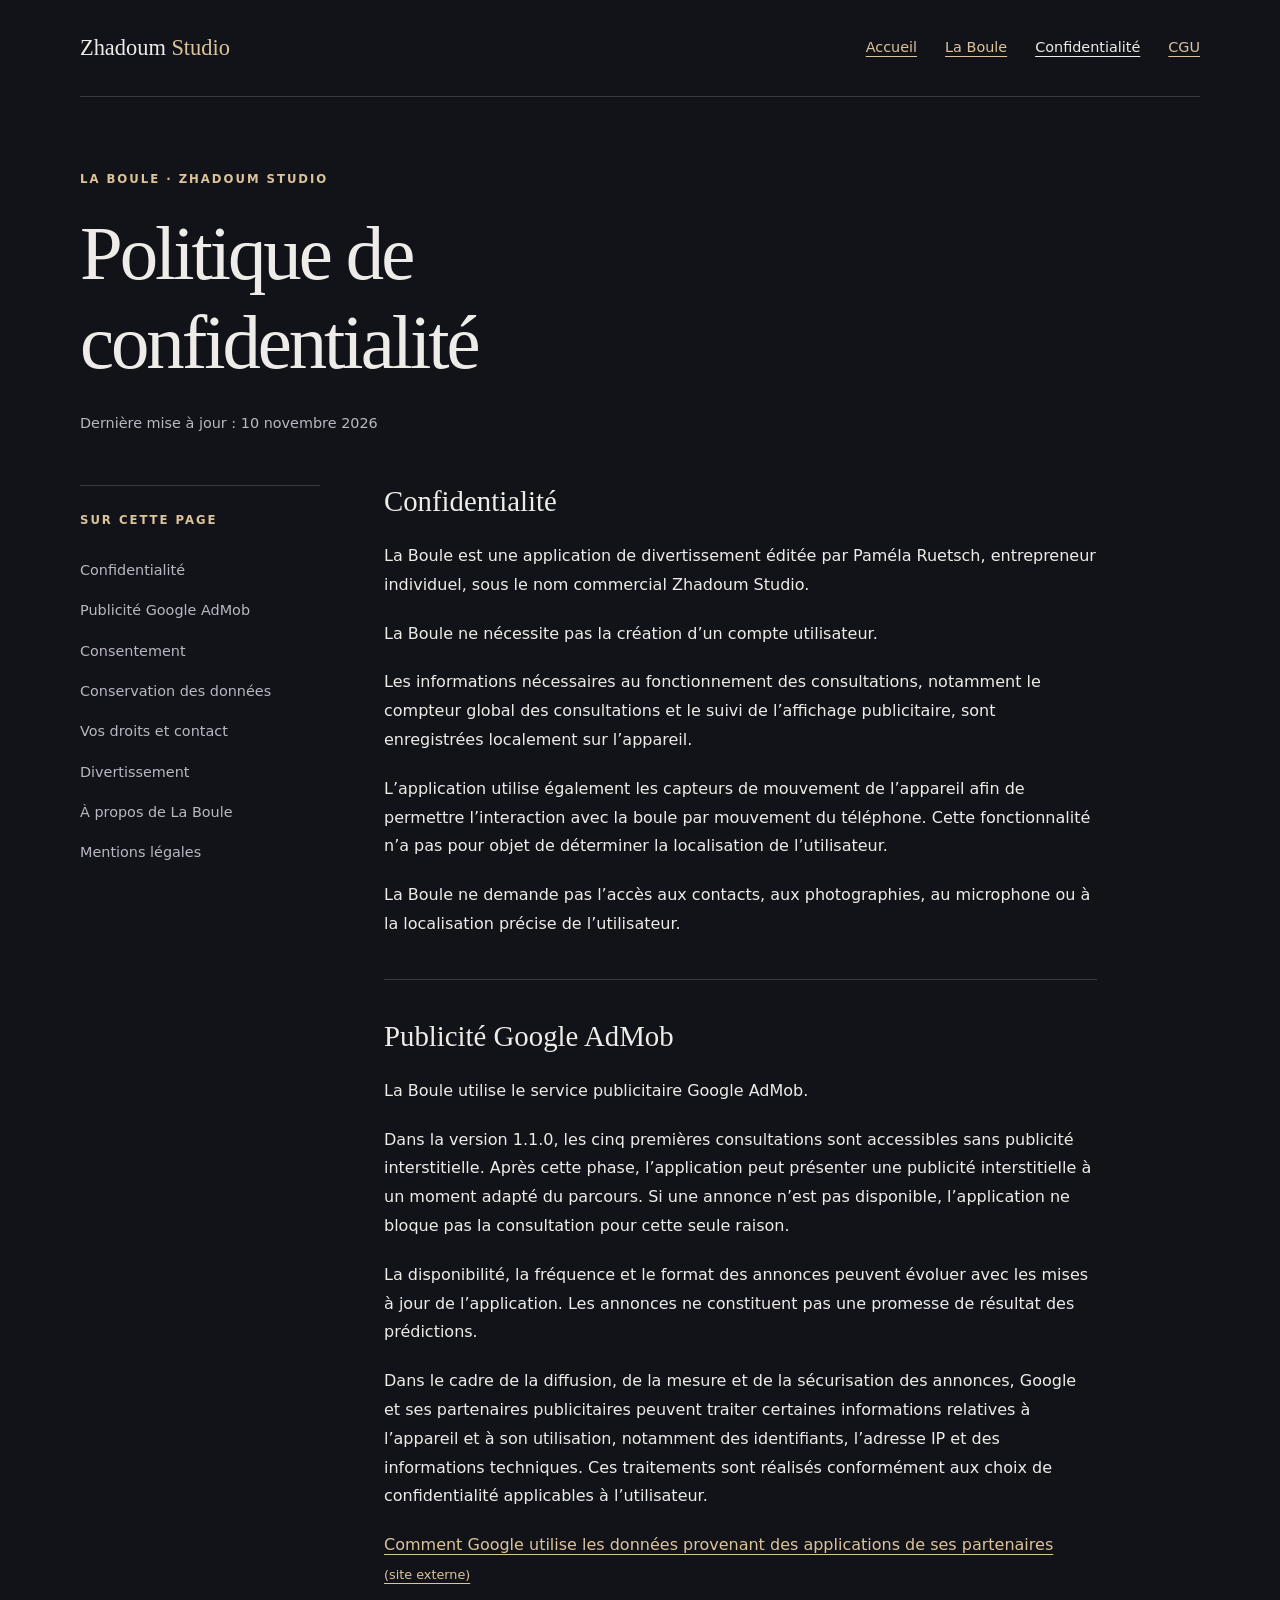
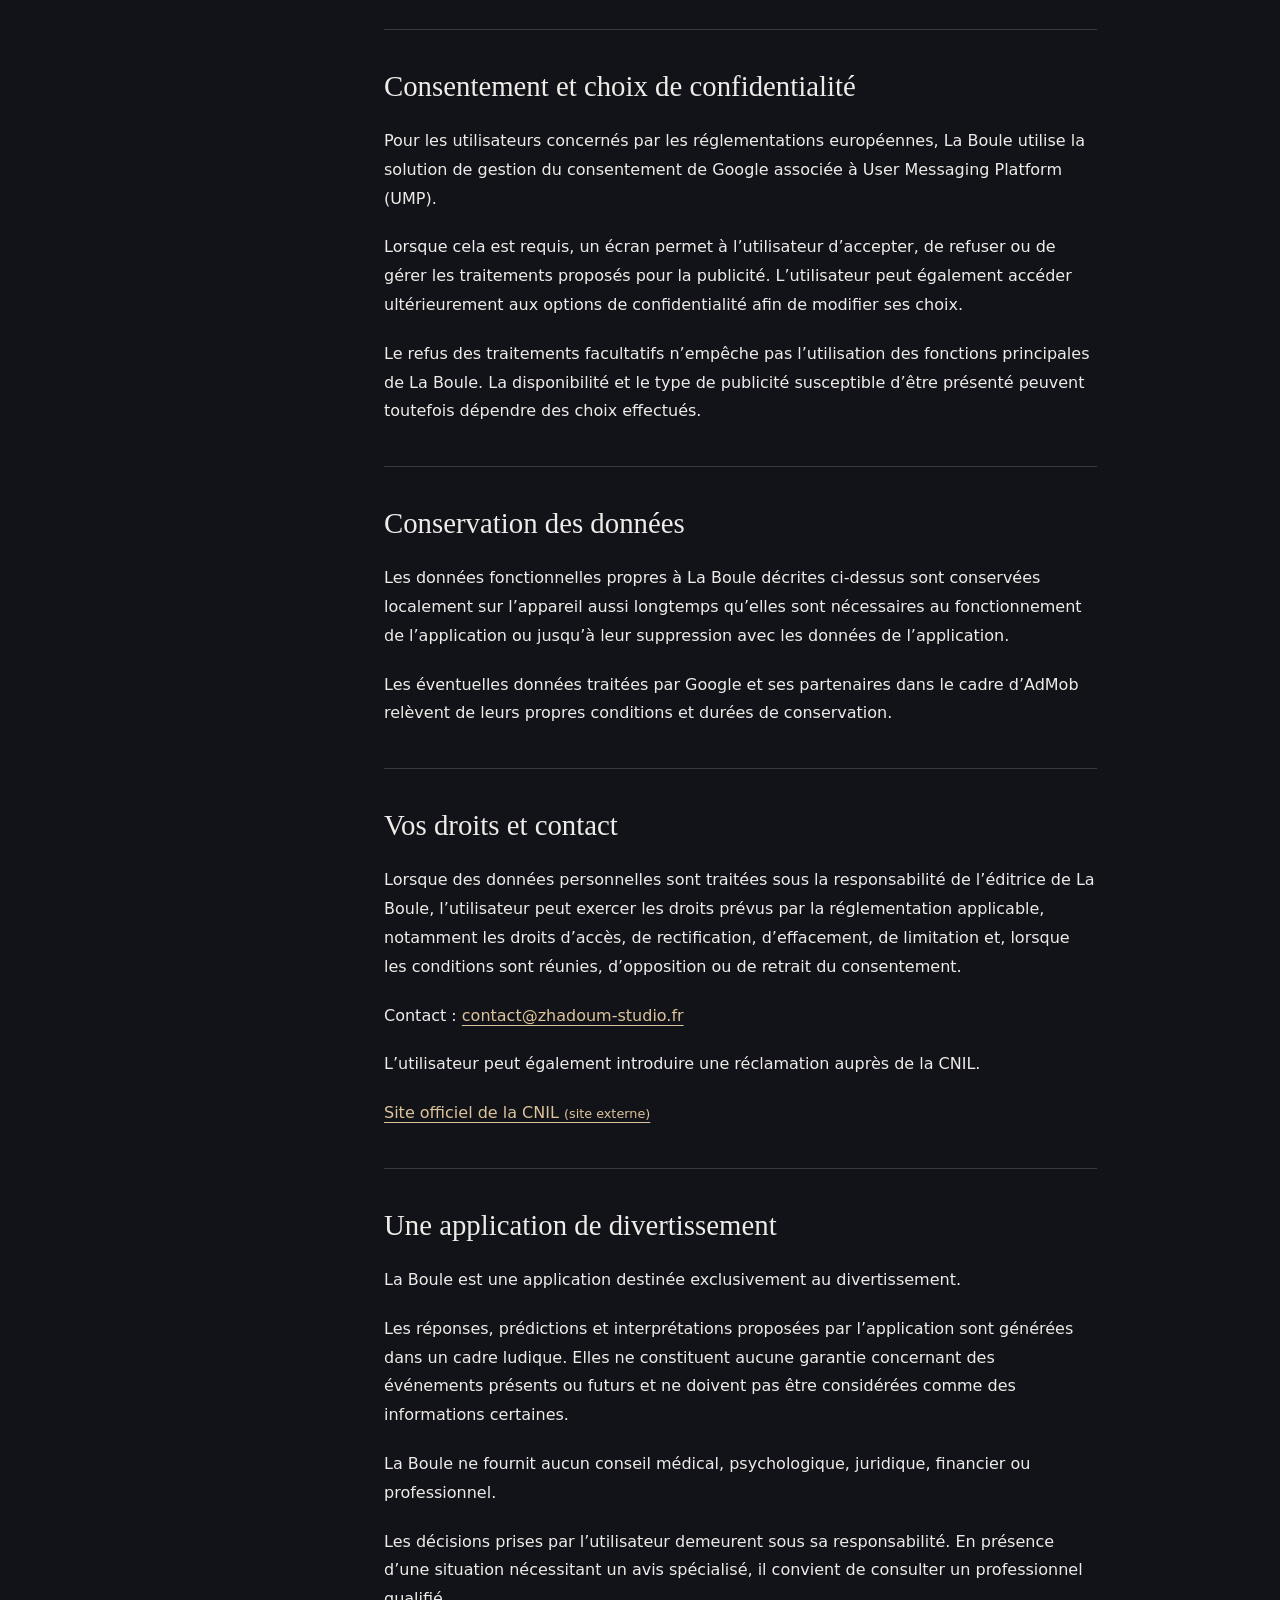
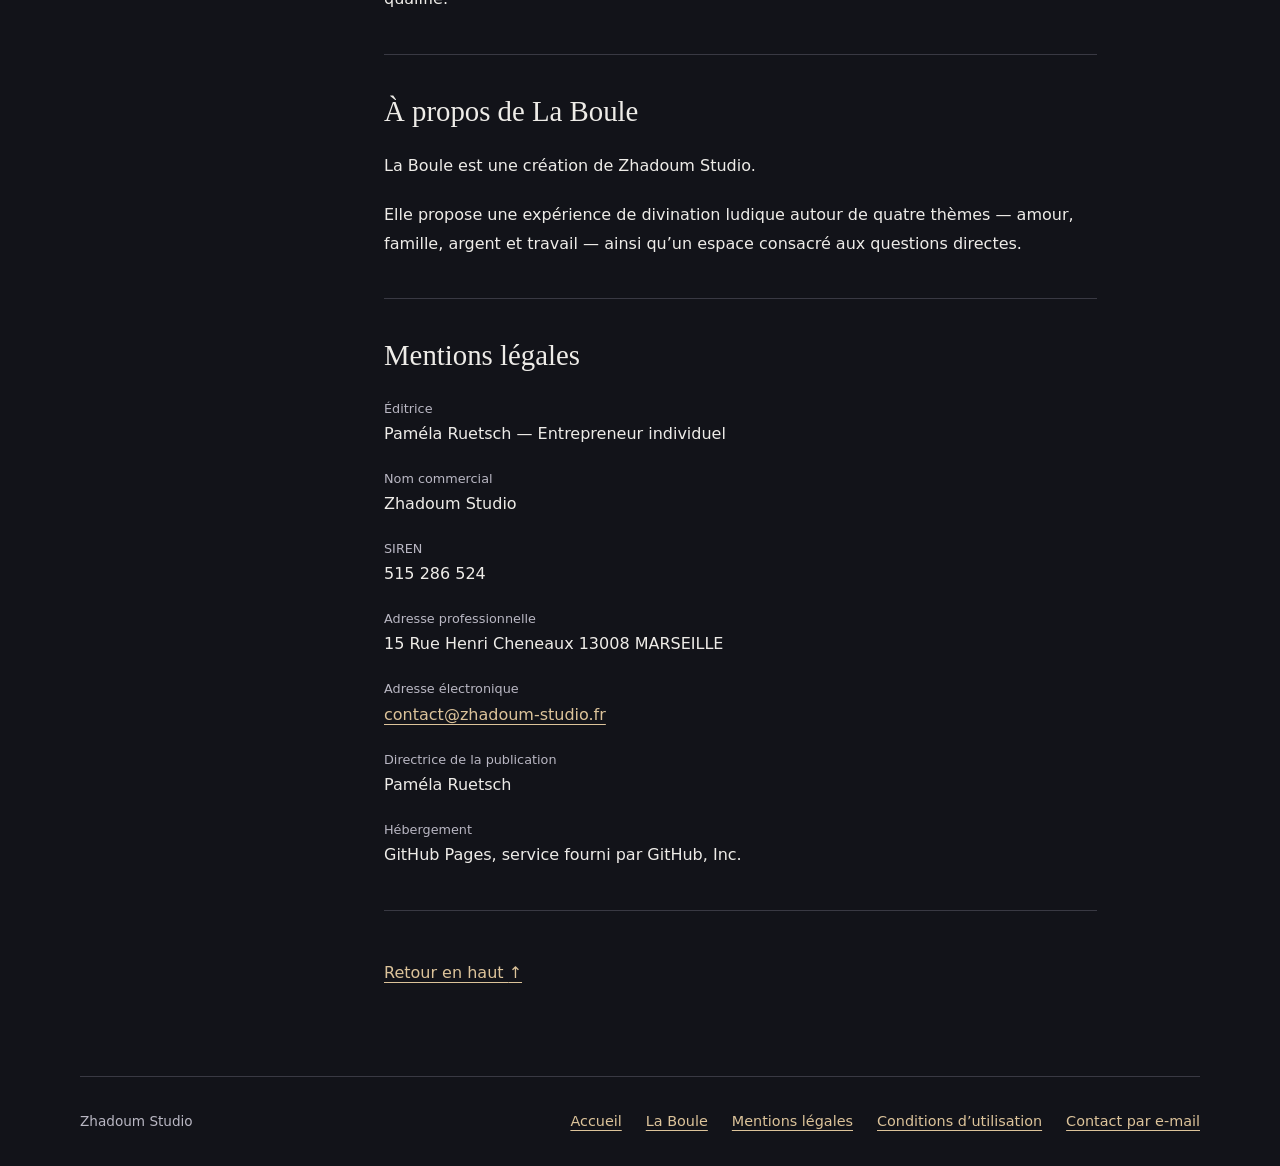
==== commit a4db1aeb: "Harmoniser navigation et pages de présentation Zhadoum Studio" ====
--- a/la-boule/index.html
+++ b/la-boule/index.html
@@ -12,7 +12,7 @@
   <a class="skip-link" href="#contenu">Aller au contenu</a>
   <header class="site-header container">
     <a class="brand" href="../">Zhadoum <span>Studio</span></a>
-    <nav aria-label="Navigation principale"><a href="../">Accueil</a><a href="./" aria-current="page">La Boule</a></nav>
+    <nav aria-label="Navigation principale"><a href="../">Accueil</a><a href="./decouvrir/">La Boule</a><a href="./" aria-current="page">Confidentialité</a><a href="./conditions/">CGU</a></nav>
   </header>
   <main id="contenu" class="container legal" tabindex="-1">
     <header class="legal-heading">
@@ -31,8 +31,7 @@
         <a href="#avertissement">Divertissement</a>
         <a href="#application">À propos de La Boule</a>
         <a href="#mentions-legales">Mentions légales</a>
-        <a href="./conditions/">Conditions d’utilisation</a>
-      </nav>
+        </nav>
       <div class="legal-copy">
         <section id="confidentialite" aria-labelledby="confidentialite-title">
           <h2 id="confidentialite-title">Confidentialité</h2>
@@ -97,7 +96,7 @@
   </main>
   <footer class="site-footer container">
     <span>Zhadoum Studio</span>
-    <nav aria-label="Liens de pied de page"><a href="../">Accueil</a><a href="#mentions-legales">Mentions légales</a><a href="./conditions/">Conditions d’utilisation</a><a href="mailto:contact@zhadoum-studio.fr">Contact par e-mail</a></nav>
+    <nav aria-label="Liens de pied de page"><a href="../">Accueil</a><a href="./decouvrir/">La Boule</a><a href="#mentions-legales">Mentions légales</a><a href="./conditions/">Conditions d’utilisation</a><a href="mailto:contact@zhadoum-studio.fr">Contact par e-mail</a></nav>
   </footer>
 </body>
 </html>
